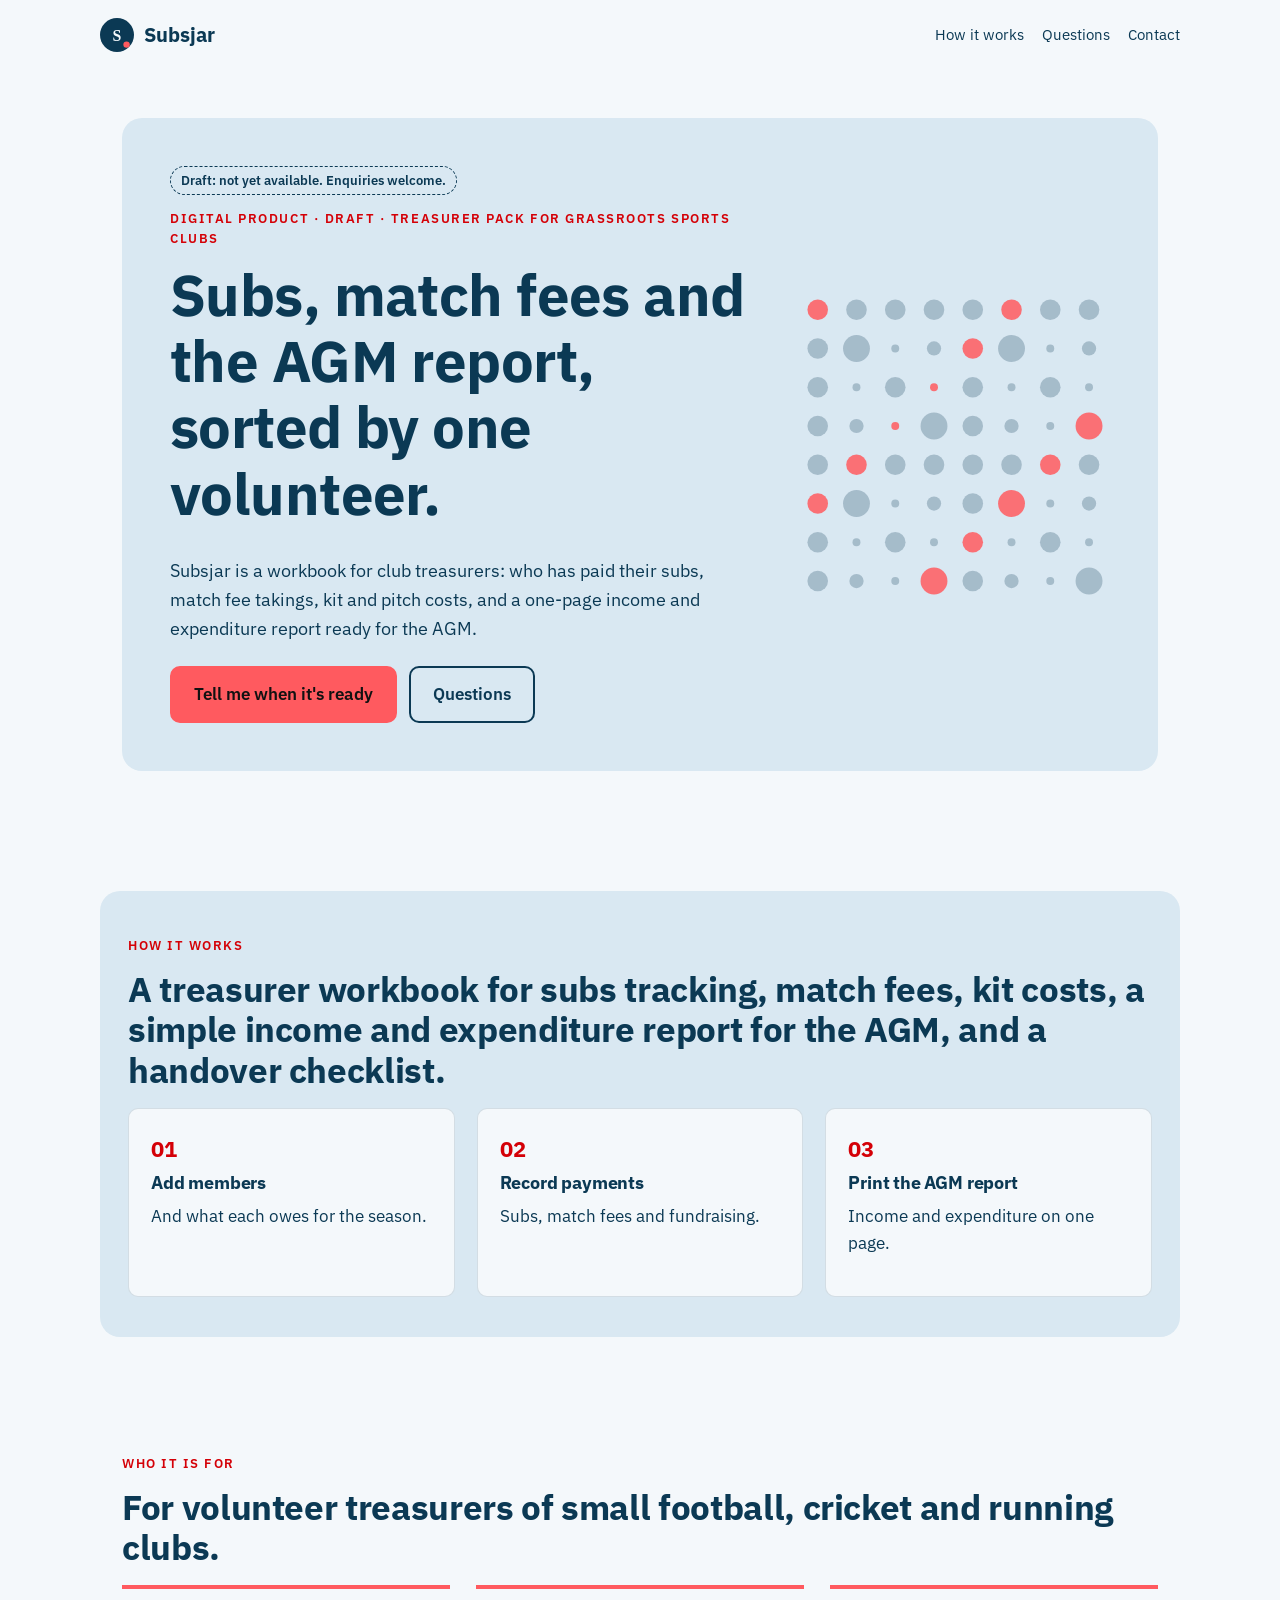
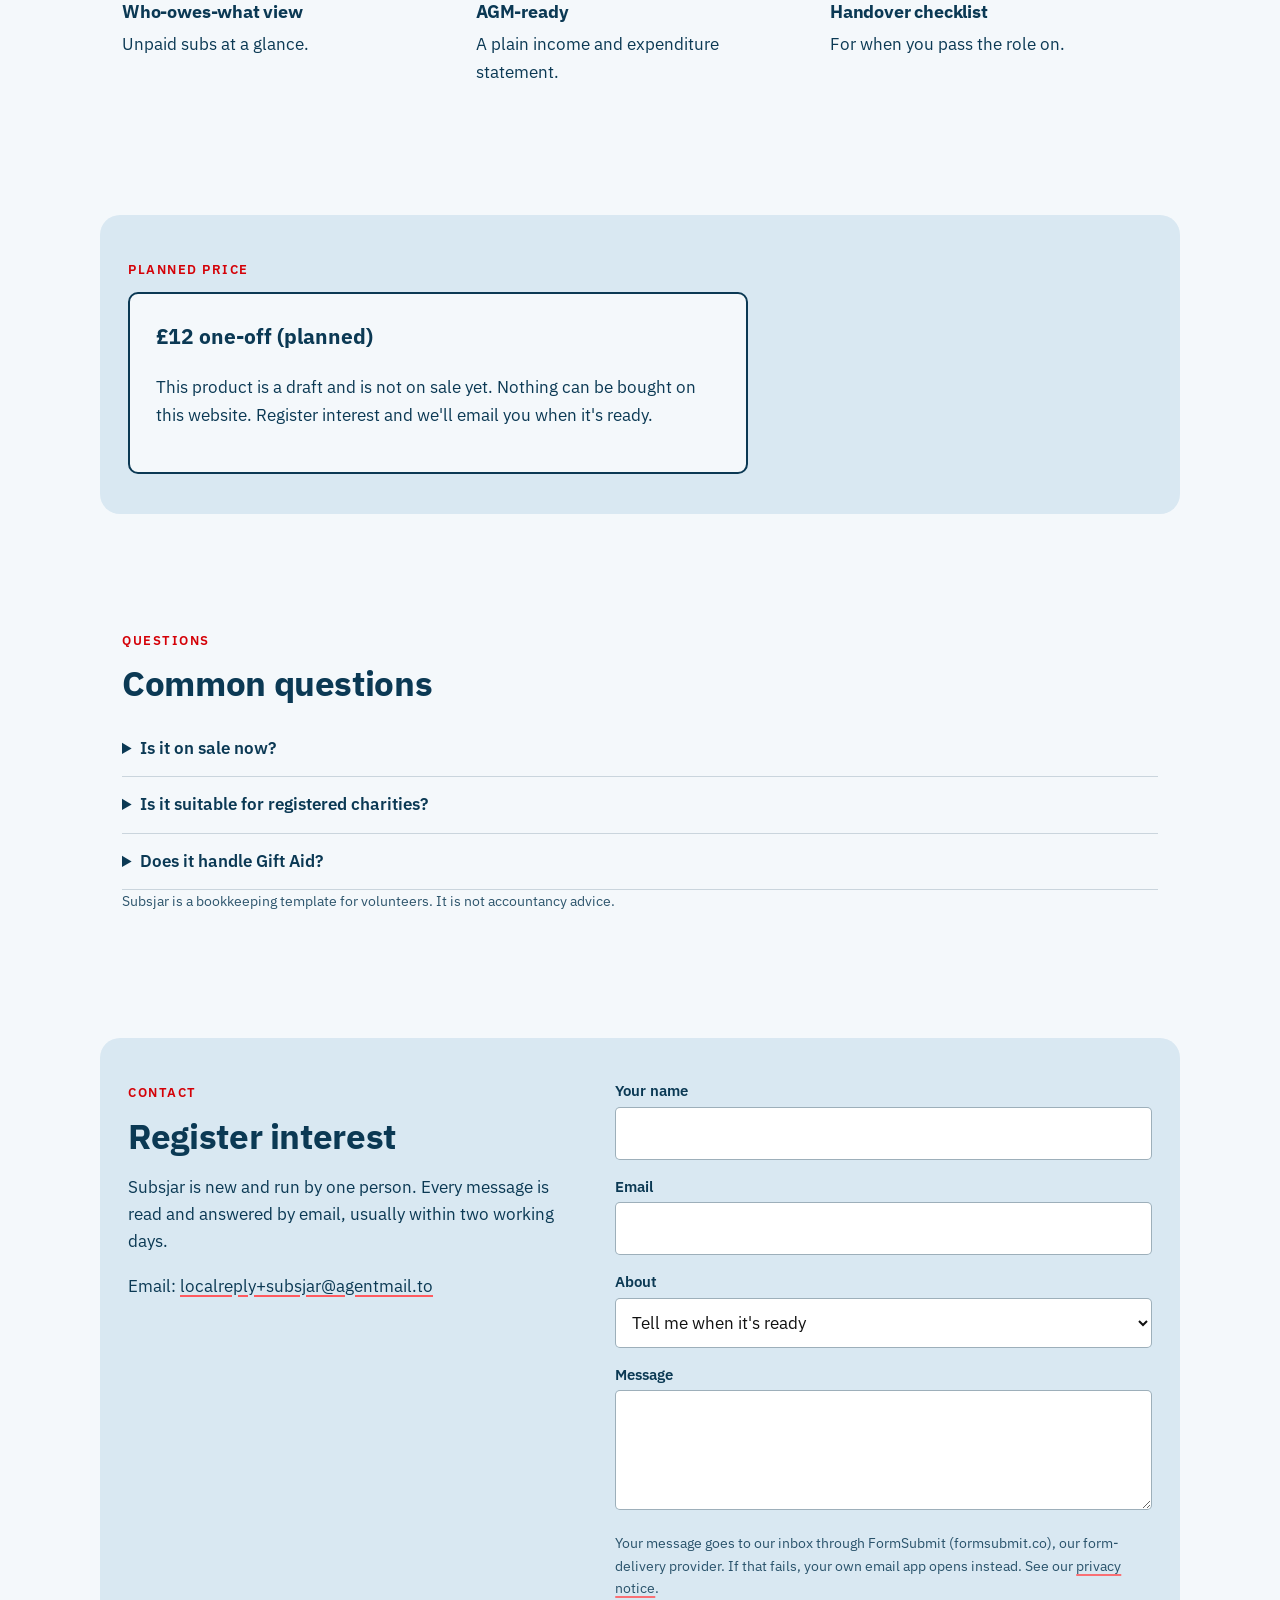
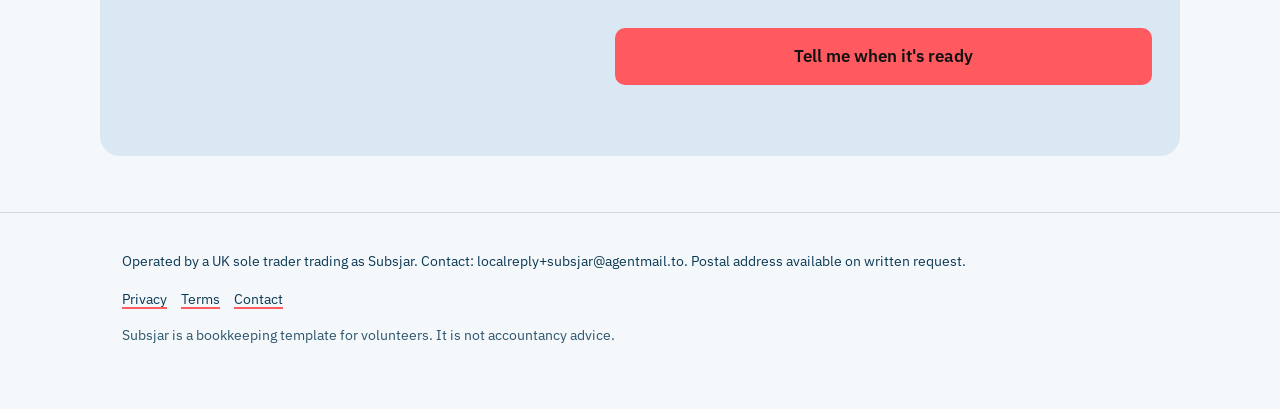
==== index.html @ 1ef7eec4 "Publish site 2026-10-19 20:28 BST" ====
<!doctype html>
<html lang="en-GB">
<head>
<meta charset="utf-8">
<meta name="viewport" content="width=device-width, initial-scale=1">
<meta http-equiv="Content-Security-Policy" content="default-src 'self'; img-src 'self' data: https://localreplyloop.goatcounter.com; style-src 'self'; script-src 'self'; font-src 'self'; connect-src 'self' https://formsubmit.co; form-action 'self'; base-uri 'self'; object-src 'none'">
<meta name="referrer" content="strict-origin-when-cross-origin">
<title>Subsjar: Subs, match fees and the AGM report, sorted by one volunteer</title>
<meta name="description" content="A treasurer workbook for subs tracking, match fees, kit costs, a simple income and expenditure report for the AGM, and a handover checklist.">
<meta name="theme-color" content="#0B3954">
<meta property="og:type" content="website"><meta property="og:title" content="Subsjar: Subs, match fees and the AGM report, sorted by one volunteer"><meta property="og:description" content="A treasurer workbook for subs tracking, match fees, kit costs, a simple income and expenditure report for the AGM, and a handover checklist.">
<meta property="og:image" content="https://evanturner557-del.github.io/subsjar/assets/og.png"><meta property="og:image:width" content="1200"><meta property="og:image:height" content="630">
<meta property="og:image:alt" content="Subsjar: Subs, match fees and the AGM report, sorted by one volunteer."><meta property="og:site_name" content="Subsjar"><meta property="og:locale" content="en_GB">
<meta property="og:url" content="https://evanturner557-del.github.io/subsjar/"><meta name="twitter:card" content="summary_large_image">
<link rel="canonical" href="https://evanturner557-del.github.io/subsjar/">
<link rel="icon" href="assets/favicon.svg" type="image/svg+xml">
<link rel="stylesheet" href="assets/site.css">
<script src="assets/config.js"></script>
<script src="assets/analytics.js" defer></script>
<script src="_shared/kit.js" defer></script>
</head>
<body>
<a class="skip" href="#main">Skip to content</a>
<header><div class="wrap top"><a class="brand" href="./"><svg viewBox="0 0 64 64" aria-hidden="true" width="34" height="34"><circle cx="32" cy="32" r="32" fill="#0B3954"/><text x="32" y="43" text-anchor="middle" font-family="Georgia, serif" font-weight="700" font-size="30" fill="#F4F8FB">S</text><circle cx="50" cy="50" r="6" fill="#FF5A5F"/></svg>Subsjar</a><nav aria-label="Primary"><a href="#how">How it works</a><a href="#faq">Questions</a><a href="#contact">Contact</a></nav></div></header><section class="hero"><div class="wrap"><div class="inner"><div><span class="draft">Draft: not yet available. Enquiries welcome.</span><br><span class="eyebrow">Digital product · draft · Treasurer pack for grassroots sports clubs</span><h1>Subs, match fees and the AGM report, sorted by one volunteer.</h1><p class="lede">Subsjar is a workbook for club treasurers: who has paid their subs, match fee takings, kit and pitch costs, and a one-page income and expenditure report ready for the AGM.</p><div class="ctas"><a class="btn" href="#contact" data-cta="hero">Tell me when it&#x27;s ready</a><a class="btn ghost" href="#faq" data-cta="hero-secondary">Questions</a></div></div><div class="art"><svg viewBox="0 0 400 400" role="img" aria-label="Decorative pattern" class="motif" preserveAspectRatio="xMidYMid slice"><circle cx="30" cy="30" r="13" fill="#FF5A5F" fill-opacity="0.85"/><circle cx="30" cy="79" r="13" fill="#0B3954" fill-opacity="0.25"/><circle cx="30" cy="128" r="13" fill="#0B3954" fill-opacity="0.25"/><circle cx="30" cy="177" r="13" fill="#0B3954" fill-opacity="0.25"/><circle cx="30" cy="226" r="13" fill="#0B3954" fill-opacity="0.25"/><circle cx="30" cy="275" r="13" fill="#FF5A5F" fill-opacity="0.85"/><circle cx="30" cy="324" r="13" fill="#0B3954" fill-opacity="0.25"/><circle cx="30" cy="373" r="13" fill="#0B3954" fill-opacity="0.25"/><circle cx="79" cy="30" r="13" fill="#0B3954" fill-opacity="0.25"/><circle cx="79" cy="79" r="17" fill="#0B3954" fill-opacity="0.25"/><circle cx="79" cy="128" r="5" fill="#0B3954" fill-opacity="0.25"/><circle cx="79" cy="177" r="9" fill="#0B3954" fill-opacity="0.25"/><circle cx="79" cy="226" r="13" fill="#FF5A5F" fill-opacity="0.85"/><circle cx="79" cy="275" r="17" fill="#0B3954" fill-opacity="0.25"/><circle cx="79" cy="324" r="5" fill="#0B3954" fill-opacity="0.25"/><circle cx="79" cy="373" r="9" fill="#0B3954" fill-opacity="0.25"/><circle cx="128" cy="30" r="13" fill="#0B3954" fill-opacity="0.25"/><circle cx="128" cy="79" r="5" fill="#0B3954" fill-opacity="0.25"/><circle cx="128" cy="128" r="13" fill="#0B3954" fill-opacity="0.25"/><circle cx="128" cy="177" r="5" fill="#FF5A5F" fill-opacity="0.85"/><circle cx="128" cy="226" r="13" fill="#0B3954" fill-opacity="0.25"/><circle cx="128" cy="275" r="5" fill="#0B3954" fill-opacity="0.25"/><circle cx="128" cy="324" r="13" fill="#0B3954" fill-opacity="0.25"/><circle cx="128" cy="373" r="5" fill="#0B3954" fill-opacity="0.25"/><circle cx="177" cy="30" r="13" fill="#0B3954" fill-opacity="0.25"/><circle cx="177" cy="79" r="9" fill="#0B3954" fill-opacity="0.25"/><circle cx="177" cy="128" r="5" fill="#FF5A5F" fill-opacity="0.85"/><circle cx="177" cy="177" r="17" fill="#0B3954" fill-opacity="0.25"/><circle cx="177" cy="226" r="13" fill="#0B3954" fill-opacity="0.25"/><circle cx="177" cy="275" r="9" fill="#0B3954" fill-opacity="0.25"/><circle cx="177" cy="324" r="5" fill="#0B3954" fill-opacity="0.25"/><circle cx="177" cy="373" r="17" fill="#FF5A5F" fill-opacity="0.85"/><circle cx="226" cy="30" r="13" fill="#0B3954" fill-opacity="0.25"/><circle cx="226" cy="79" r="13" fill="#FF5A5F" fill-opacity="0.85"/><circle cx="226" cy="128" r="13" fill="#0B3954" fill-opacity="0.25"/><circle cx="226" cy="177" r="13" fill="#0B3954" fill-opacity="0.25"/><circle cx="226" cy="226" r="13" fill="#0B3954" fill-opacity="0.25"/><circle cx="226" cy="275" r="13" fill="#0B3954" fill-opacity="0.25"/><circle cx="226" cy="324" r="13" fill="#FF5A5F" fill-opacity="0.85"/><circle cx="226" cy="373" r="13" fill="#0B3954" fill-opacity="0.25"/><circle cx="275" cy="30" r="13" fill="#FF5A5F" fill-opacity="0.85"/><circle cx="275" cy="79" r="17" fill="#0B3954" fill-opacity="0.25"/><circle cx="275" cy="128" r="5" fill="#0B3954" fill-opacity="0.25"/><circle cx="275" cy="177" r="9" fill="#0B3954" fill-opacity="0.25"/><circle cx="275" cy="226" r="13" fill="#0B3954" fill-opacity="0.25"/><circle cx="275" cy="275" r="17" fill="#FF5A5F" fill-opacity="0.85"/><circle cx="275" cy="324" r="5" fill="#0B3954" fill-opacity="0.25"/><circle cx="275" cy="373" r="9" fill="#0B3954" fill-opacity="0.25"/><circle cx="324" cy="30" r="13" fill="#0B3954" fill-opacity="0.25"/><circle cx="324" cy="79" r="5" fill="#0B3954" fill-opacity="0.25"/><circle cx="324" cy="128" r="13" fill="#0B3954" fill-opacity="0.25"/><circle cx="324" cy="177" r="5" fill="#0B3954" fill-opacity="0.25"/><circle cx="324" cy="226" r="13" fill="#FF5A5F" fill-opacity="0.85"/><circle cx="324" cy="275" r="5" fill="#0B3954" fill-opacity="0.25"/><circle cx="324" cy="324" r="13" fill="#0B3954" fill-opacity="0.25"/><circle cx="324" cy="373" r="5" fill="#0B3954" fill-opacity="0.25"/><circle cx="373" cy="30" r="13" fill="#0B3954" fill-opacity="0.25"/><circle cx="373" cy="79" r="9" fill="#0B3954" fill-opacity="0.25"/><circle cx="373" cy="128" r="5" fill="#0B3954" fill-opacity="0.25"/><circle cx="373" cy="177" r="17" fill="#FF5A5F" fill-opacity="0.85"/><circle cx="373" cy="226" r="13" fill="#0B3954" fill-opacity="0.25"/><circle cx="373" cy="275" r="9" fill="#0B3954" fill-opacity="0.25"/><circle cx="373" cy="324" r="5" fill="#0B3954" fill-opacity="0.25"/><circle cx="373" cy="373" r="17" fill="#0B3954" fill-opacity="0.25"/></svg></div></div></div></section>
<main id="main">
<section class="tint" id="how"><div class="wrap"><span class="eyebrow">How it works</span><h2>A treasurer workbook for subs tracking, match fees, kit costs, a simple income and expenditure report for the AGM, and a handover checklist.</h2><div class="steps"><div class="step"><h3>Add members</h3><p>And what each owes for the season.</p></div><div class="step"><h3>Record payments</h3><p>Subs, match fees and fundraising.</p></div><div class="step"><h3>Print the AGM report</h3><p>Income and expenditure on one page.</p></div></div></div></section>
<section><div class="wrap"><span class="eyebrow">Who it is for</span><h2>For volunteer treasurers of small football, cricket and running clubs.</h2><div class="points"><div class="point"><h3>Who-owes-what view</h3><p>Unpaid subs at a glance.</p></div><div class="point"><h3>AGM-ready</h3><p>A plain income and expenditure statement.</p></div><div class="point"><h3>Handover checklist</h3><p>For when you pass the role on.</p></div></div></div></section>
<section class="tint" id="price"><div class="wrap"><span class="eyebrow">Planned price</span><div class="pricebox"><p class="price">£12 one-off (planned)</p><p>This product is a draft and is not on sale yet. Nothing can be bought on this website. Register interest and we&#x27;ll email you when it&#x27;s ready.</p></div></div></section>
<section id="faq"><div class="wrap"><span class="eyebrow">Questions</span><h2>Common questions</h2><details><summary>Is it on sale now?</summary><p>Not yet. Subsjar is a draft product. Ask to hear when it&#x27;s ready.</p></details><details><summary>Is it suitable for registered charities?</summary><p>Charities have extra reporting rules. Check the Charity Commission&#x27;s guidance.</p></details><details><summary>Does it handle Gift Aid?</summary><p>No.</p></details><p class="fine" style="margin-top:18px">Subsjar is a bookkeeping template for volunteers. It is not accountancy advice.</p></div></section>
<section class="tint" id="contact"><div class="wrap contact-grid"><div><span class="eyebrow">Contact</span><h2>Register interest</h2><p>Subsjar is new and run by one person. Every message is read and answered by email, usually within two working days.</p><p>Email: <a href="mailto:localreply+subsjar@agentmail.to">localreply+subsjar@agentmail.to</a></p></div><form class="form" data-contact data-formsubmit="localreply+subsjar@agentmail.to" data-email="localreply+subsjar@agentmail.to" data-subject="Subsjar enquiry" novalidate>
<div><label for="f-name">Your name</label><input id="f-name" name="name" autocomplete="name" required></div>
<div><label for="f-email">Email</label><input id="f-email" name="email" type="email" autocomplete="email" required></div>
<div><label for="f-plan">About</label><select id="f-plan" name="plan"><option value="Tell me when it&#x27;s ready">Tell me when it&#x27;s ready</option><option value="I have a question">I have a question</option></select></div>
<div><label for="f-message">Message</label><textarea id="f-message" name="message"></textarea></div>
<p class="hint">Your message goes to our inbox through FormSubmit (formsubmit.co), our form-delivery provider. If that fails, your own email app opens instead. See our <a href="privacy.html">privacy notice</a>.</p>
<button class="btn" type="submit">Tell me when it&#x27;s ready</button>
<p class="form-status" role="status" aria-live="polite"></p>
</form></div></section>
</main><footer><div class="wrap"><p>Operated by a UK sole trader trading as Subsjar. Contact: localreply+subsjar@agentmail.to. Postal address available on written request.</p>
<p><a href="privacy.html">Privacy</a><a href="terms.html">Terms</a><a href="./#contact">Contact</a></p>
<p class="fine">Subsjar is a bookkeeping template for volunteers. It is not accountancy advice.</p></div></footer>
</body></html>
---- assets/site.css ----
@font-face{font-family:'IBM Plex Sans';font-weight:700;font-style:normal;font-display:swap;src:url(fonts/ibm-plex-sans-latin-700-normal.woff2) format('woff2')}
@font-face{font-family:'IBM Plex Sans';font-weight:400;font-style:normal;font-display:swap;src:url(fonts/ibm-plex-sans-latin-400-normal.woff2) format('woff2')}
@font-face{font-family:'IBM Plex Sans';font-weight:600;font-style:normal;font-display:swap;src:url(fonts/ibm-plex-sans-latin-600-normal.woff2) format('woff2')}
:root{--ink:#0B3954;--paper:#F4F8FB;--acc:#FF5A5F;--acc-text:#D40007;--on-acc:#111111;--soft:#D9E8F2;--on-ink:#F4F8FB;--r:10px;--br:10px;--head:'IBM Plex Sans', system-ui, sans-serif;--body:'IBM Plex Sans', system-ui, sans-serif}
*,*::before,*::after{box-sizing:border-box}html{scroll-behavior:smooth}@media (prefers-reduced-motion:reduce){html{scroll-behavior:auto}*{transition:none!important}}
body{margin:0;font-family:var(--body);color:var(--ink);background:var(--paper);line-height:1.6;font-size:17px;-webkit-font-smoothing:antialiased}
h1,h2,h3{font-family:var(--head);line-height:1.15;margin:0 0 .5em;letter-spacing:-.01em}h1{font-size:clamp(2.1rem,5vw,3.6rem)}h2{font-size:clamp(1.5rem,3vw,2.2rem)}h3{font-size:1.15rem}
p{margin:0 0 1em}a{color:var(--ink);text-decoration-color:var(--acc);text-underline-offset:3px;text-decoration-thickness:2px}
.wrap{max-width:1080px;margin:0 auto;padding:0 22px}.skip{position:absolute;left:-999px}.skip:focus{left:12px;top:12px;background:var(--ink);color:var(--on-ink);padding:8px 12px;z-index:9}
:focus-visible{outline:3px solid var(--acc);outline-offset:2px}
.top{display:flex;align-items:center;justify-content:space-between;padding:18px 0;gap:16px}.brand{display:flex;align-items:center;gap:10px;font-family:var(--head);font-weight:700;font-size:1.25rem;text-decoration:none}
.top nav a{margin-left:18px;font-size:.95rem;text-decoration:none}.top nav a:hover{text-decoration:underline}
.btn{display:inline-block;background:var(--acc);color:var(--on-acc);padding:13px 22px;border-radius:var(--br);font-weight:600;text-decoration:none;border:2px solid var(--acc);cursor:pointer;font:inherit;font-weight:600}
.btn:hover{filter:brightness(.94)}.btn.ghost{background:transparent;color:var(--ink);border-color:var(--ink)}
.eyebrow{display:inline-block;font-size:.8rem;letter-spacing:.12em;text-transform:uppercase;font-weight:600;color:var(--acc-text);margin-bottom:12px}
.hero{padding:48px 0 64px}.hero .lede{font-size:1.15rem;max-width:40em}.ctas{display:flex;gap:12px;flex-wrap:wrap;margin-top:22px}
.motif{width:100%;height:auto;max-width:420px;display:block}
.draft{display:inline-block;background:var(--soft);border:1px dashed var(--ink);padding:3px 10px;border-radius:999px;font-size:.82rem;font-weight:600;margin-bottom:14px}
section{padding:56px 0}.tint{background:var(--soft)}
.steps{display:grid;grid-template-columns:repeat(auto-fit,minmax(220px,1fr));gap:22px;counter-reset:s}
.step{padding:22px;border-radius:var(--r);background:var(--paper);border:1px solid color-mix(in srgb,var(--ink) 14%,transparent)}
.step::before{counter-increment:s;content:"0" counter(s);font-family:var(--head);font-weight:700;color:var(--acc-text);display:block;font-size:1.4rem;margin-bottom:6px}
.points{display:grid;grid-template-columns:repeat(auto-fit,minmax(240px,1fr));gap:26px}.point h3{border-top:4px solid var(--acc);padding-top:12px}
.price{font-family:var(--head);font-size:1.3rem;font-weight:700}.pricebox{border:2px solid var(--ink);border-radius:var(--r);padding:26px;max-width:620px;background:var(--paper)}
details{border-bottom:1px solid color-mix(in srgb,var(--ink) 18%,transparent);padding:14px 0}summary{cursor:pointer;font-weight:600}details p{margin-top:10px}
.form{display:grid;gap:14px;max-width:620px}.form label{font-weight:600;font-size:.95rem;display:block;margin-bottom:4px}
.form input,.form textarea,.form select{width:100%;padding:12px;border:1.5px solid color-mix(in srgb,var(--ink) 40%,transparent);border-radius:calc(var(--r)/2);font:inherit;background:#fff;color:#111}
.form textarea{min-height:120px}.hint,.fine{font-size:.88rem;opacity:.85}.form-status{font-weight:600}
.contact-grid{display:grid;grid-template-columns:1fr 1.2fr;gap:40px}@media(max-width:800px){.contact-grid{grid-template-columns:1fr}.top nav{display:none}}
footer{padding:36px 0 48px;font-size:.9rem;border-top:1px solid color-mix(in srgb,var(--ink) 15%,transparent)}footer a{margin-right:14px}
.tool{background:var(--paper);border:2px solid var(--ink);border-radius:var(--r);padding:26px;max-width:640px}.tool .row{display:grid;grid-template-columns:1fr 140px;gap:12px;align-items:center;margin-bottom:10px}
.tool input[type=number]{padding:10px;border:1.5px solid var(--ink);border-radius:8px;font:inherit;width:100%}.result{margin-top:16px;padding:16px;background:var(--soft);border-radius:calc(var(--r)/2);min-height:3em}
.check h3{margin-top:18px}.check label{display:flex;gap:10px;align-items:flex-start;padding:6px 0}.check input{width:20px;height:20px;accent-color:var(--acc)}
.legal{max-width:760px}.legal h2{font-size:1.3rem;margin-top:1.6em}
.hero .wrap>.inner{background:var(--soft);border-radius:calc(var(--r)*2);padding:48px;display:grid;grid-template-columns:1.3fr .7fr;gap:36px;align-items:center}@media(max-width:800px){.hero .wrap>.inner{grid-template-columns:1fr;padding:28px}}.tint{background:transparent}.tint .wrap{background:var(--soft);border-radius:calc(var(--r)*2);padding:40px 28px}
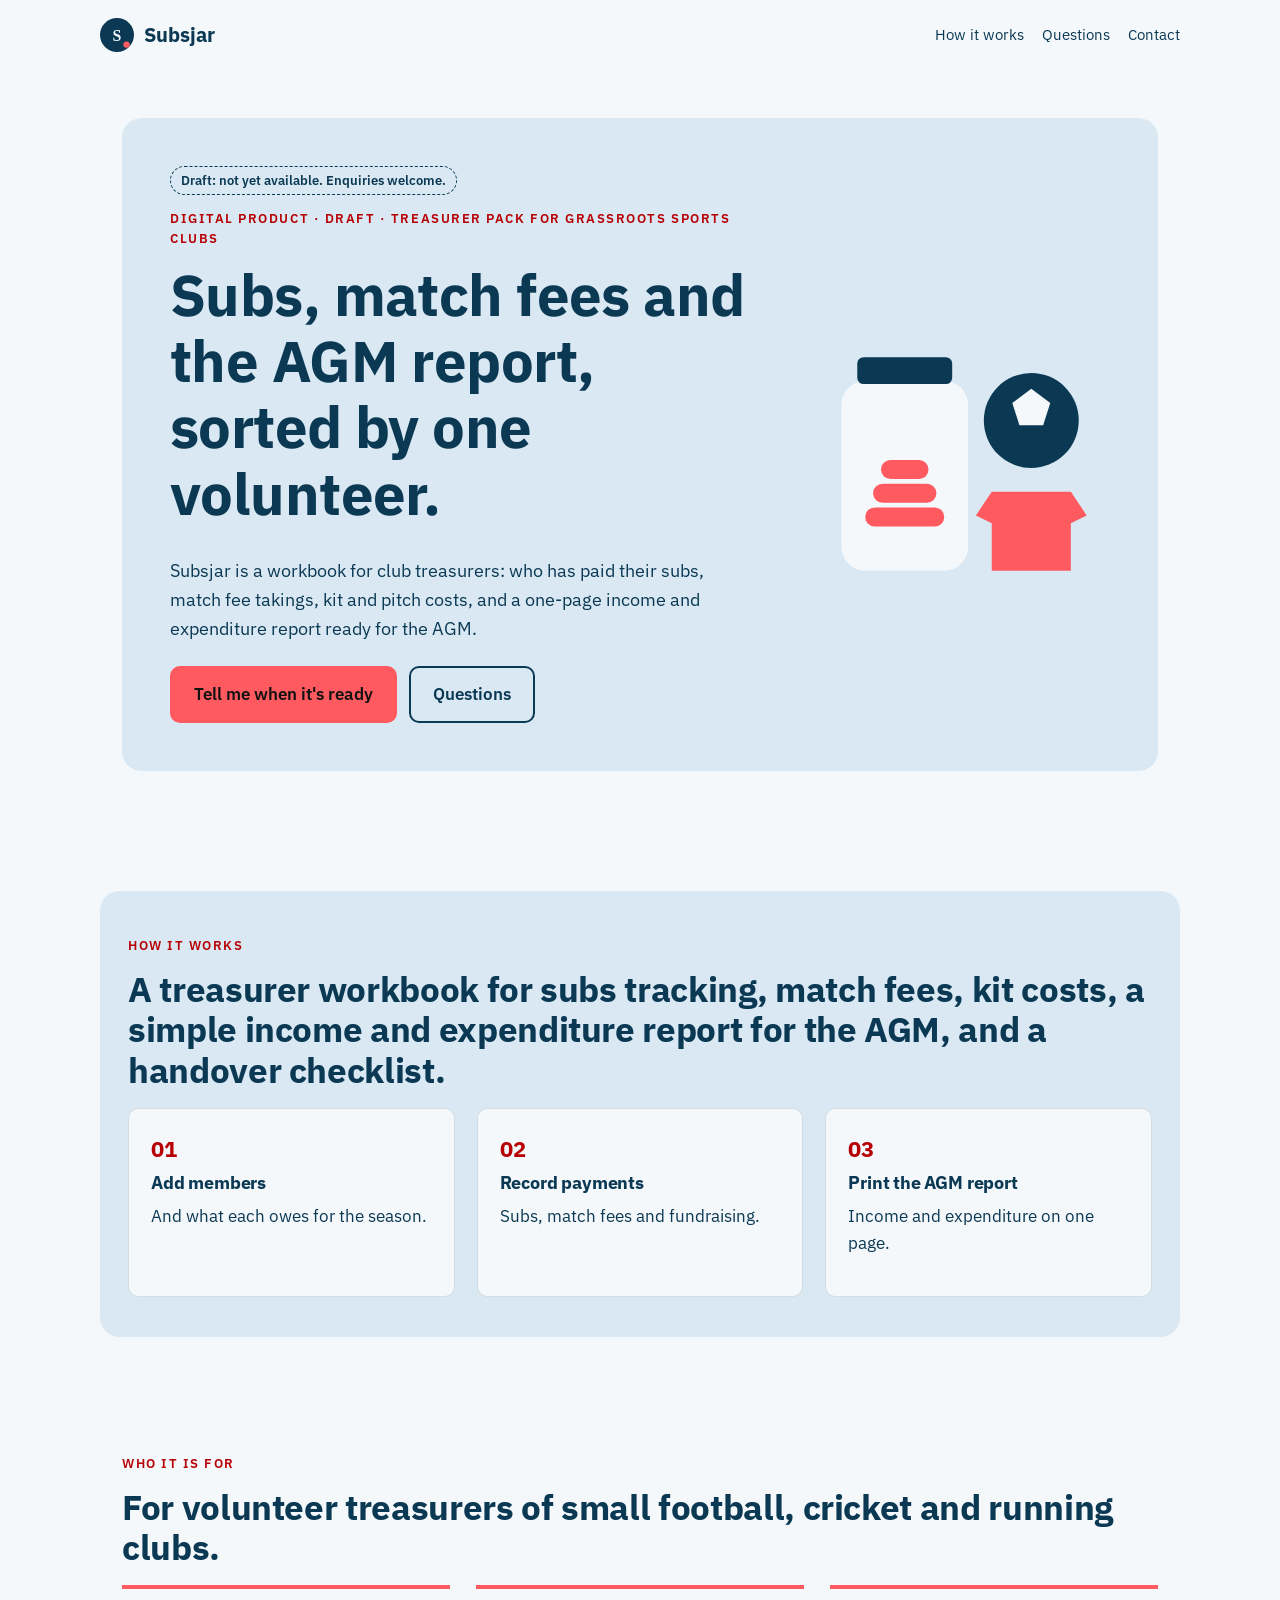
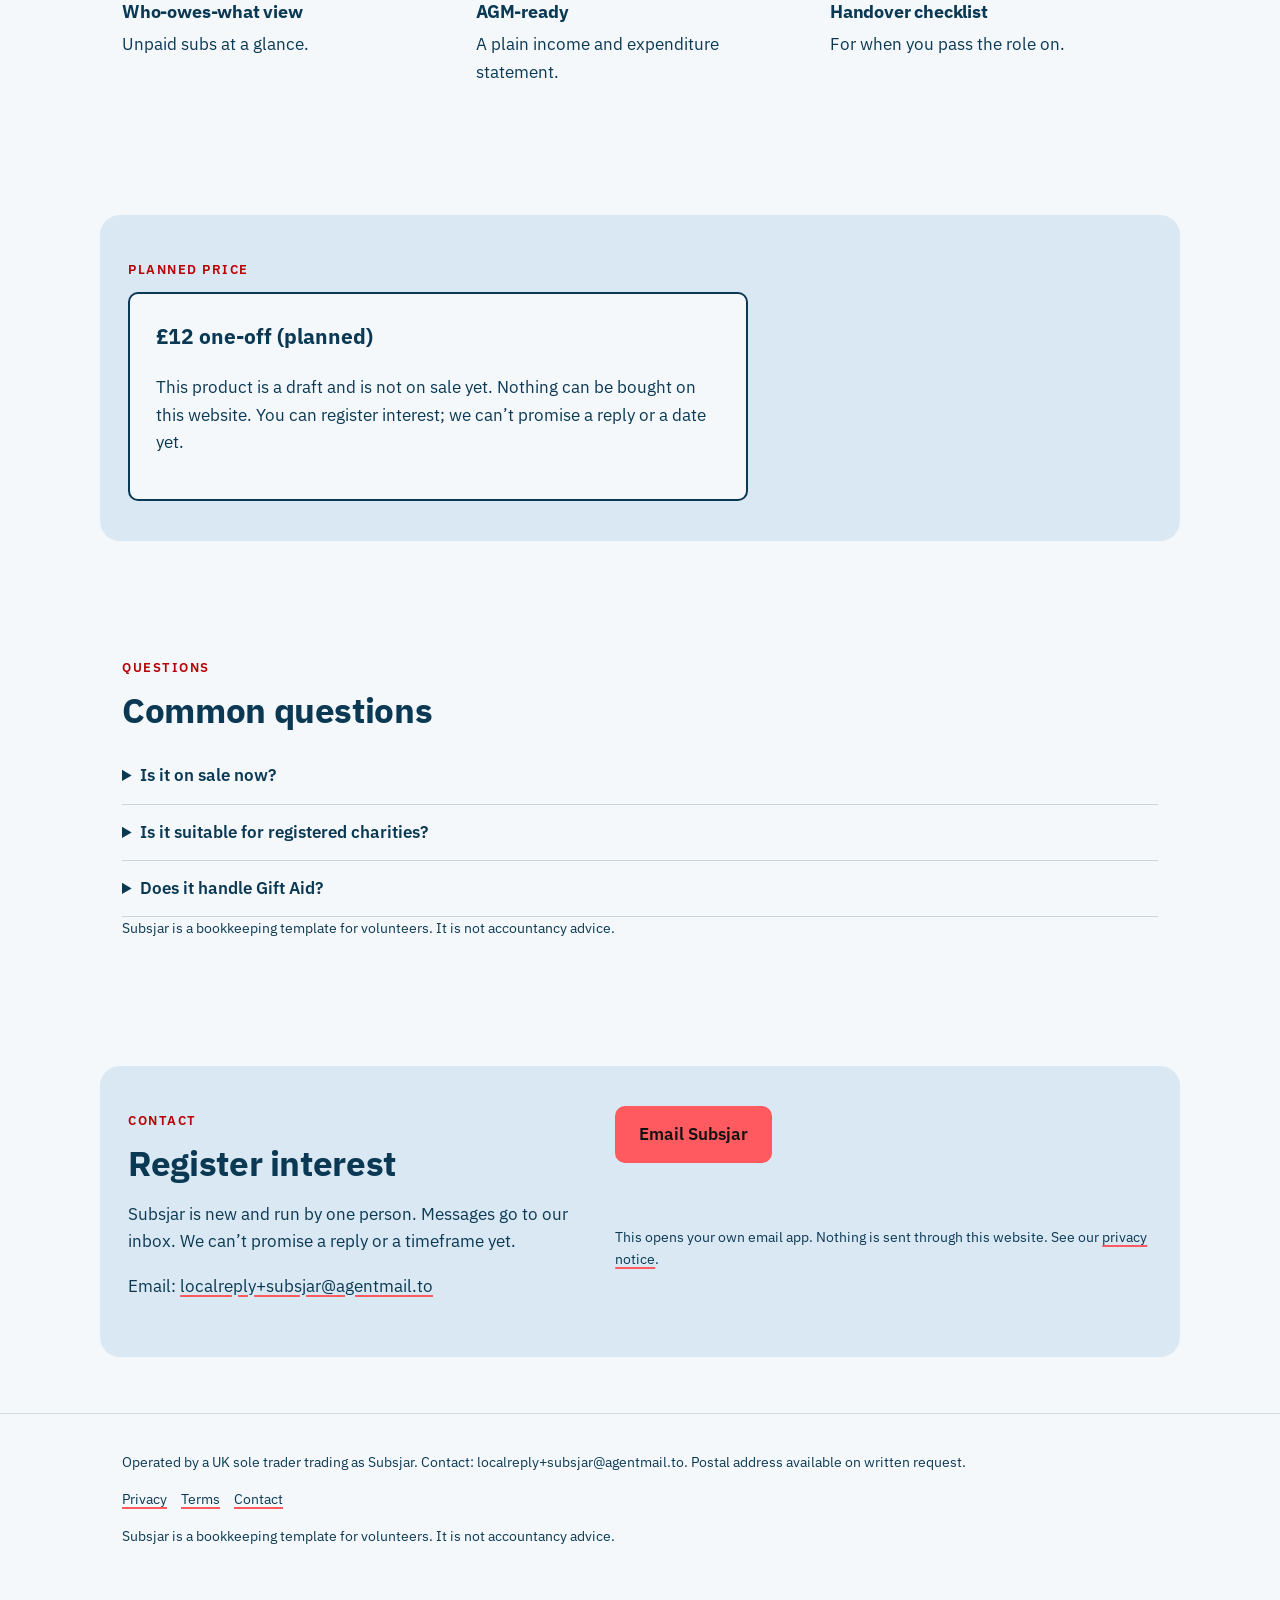
==== commit fa59ae7f: "Publish site 2026-10-21 08:30 BST" ====
--- a/index.html
+++ b/index.html
@@ -3,7 +3,7 @@
 <head>
 <meta charset="utf-8">
 <meta name="viewport" content="width=device-width, initial-scale=1">
-<meta http-equiv="Content-Security-Policy" content="default-src 'self'; img-src 'self' data: https://localreplyloop.goatcounter.com; style-src 'self'; script-src 'self'; font-src 'self'; connect-src 'self' https://formsubmit.co; form-action 'self'; base-uri 'self'; object-src 'none'">
+<meta http-equiv="Content-Security-Policy" content="default-src 'self'; img-src 'self' data: https://localreplyloop.goatcounter.com; style-src 'self'; script-src 'self'; font-src 'self'; connect-src 'self'; form-action 'self'; base-uri 'self'; object-src 'none'">
 <meta name="referrer" content="strict-origin-when-cross-origin">
 <title>Subsjar: Subs, match fees and the AGM report, sorted by one volunteer</title>
 <meta name="description" content="A treasurer workbook for subs tracking, match fees, kit costs, a simple income and expenditure report for the AGM, and a handover checklist.">
@@ -21,21 +21,14 @@
 </head>
 <body>
 <a class="skip" href="#main">Skip to content</a>
-<header><div class="wrap top"><a class="brand" href="./"><svg viewBox="0 0 64 64" aria-hidden="true" width="34" height="34"><circle cx="32" cy="32" r="32" fill="#0B3954"/><text x="32" y="43" text-anchor="middle" font-family="Georgia, serif" font-weight="700" font-size="30" fill="#F4F8FB">S</text><circle cx="50" cy="50" r="6" fill="#FF5A5F"/></svg>Subsjar</a><nav aria-label="Primary"><a href="#how">How it works</a><a href="#faq">Questions</a><a href="#contact">Contact</a></nav></div></header><section class="hero"><div class="wrap"><div class="inner"><div><span class="draft">Draft: not yet available. Enquiries welcome.</span><br><span class="eyebrow">Digital product · draft · Treasurer pack for grassroots sports clubs</span><h1>Subs, match fees and the AGM report, sorted by one volunteer.</h1><p class="lede">Subsjar is a workbook for club treasurers: who has paid their subs, match fee takings, kit and pitch costs, and a one-page income and expenditure report ready for the AGM.</p><div class="ctas"><a class="btn" href="#contact" data-cta="hero">Tell me when it&#x27;s ready</a><a class="btn ghost" href="#faq" data-cta="hero-secondary">Questions</a></div></div><div class="art"><svg viewBox="0 0 400 400" role="img" aria-label="Decorative pattern" class="motif" preserveAspectRatio="xMidYMid slice"><circle cx="30" cy="30" r="13" fill="#FF5A5F" fill-opacity="0.85"/><circle cx="30" cy="79" r="13" fill="#0B3954" fill-opacity="0.25"/><circle cx="30" cy="128" r="13" fill="#0B3954" fill-opacity="0.25"/><circle cx="30" cy="177" r="13" fill="#0B3954" fill-opacity="0.25"/><circle cx="30" cy="226" r="13" fill="#0B3954" fill-opacity="0.25"/><circle cx="30" cy="275" r="13" fill="#FF5A5F" fill-opacity="0.85"/><circle cx="30" cy="324" r="13" fill="#0B3954" fill-opacity="0.25"/><circle cx="30" cy="373" r="13" fill="#0B3954" fill-opacity="0.25"/><circle cx="79" cy="30" r="13" fill="#0B3954" fill-opacity="0.25"/><circle cx="79" cy="79" r="17" fill="#0B3954" fill-opacity="0.25"/><circle cx="79" cy="128" r="5" fill="#0B3954" fill-opacity="0.25"/><circle cx="79" cy="177" r="9" fill="#0B3954" fill-opacity="0.25"/><circle cx="79" cy="226" r="13" fill="#FF5A5F" fill-opacity="0.85"/><circle cx="79" cy="275" r="17" fill="#0B3954" fill-opacity="0.25"/><circle cx="79" cy="324" r="5" fill="#0B3954" fill-opacity="0.25"/><circle cx="79" cy="373" r="9" fill="#0B3954" fill-opacity="0.25"/><circle cx="128" cy="30" r="13" fill="#0B3954" fill-opacity="0.25"/><circle cx="128" cy="79" r="5" fill="#0B3954" fill-opacity="0.25"/><circle cx="128" cy="128" r="13" fill="#0B3954" fill-opacity="0.25"/><circle cx="128" cy="177" r="5" fill="#FF5A5F" fill-opacity="0.85"/><circle cx="128" cy="226" r="13" fill="#0B3954" fill-opacity="0.25"/><circle cx="128" cy="275" r="5" fill="#0B3954" fill-opacity="0.25"/><circle cx="128" cy="324" r="13" fill="#0B3954" fill-opacity="0.25"/><circle cx="128" cy="373" r="5" fill="#0B3954" fill-opacity="0.25"/><circle cx="177" cy="30" r="13" fill="#0B3954" fill-opacity="0.25"/><circle cx="177" cy="79" r="9" fill="#0B3954" fill-opacity="0.25"/><circle cx="177" cy="128" r="5" fill="#FF5A5F" fill-opacity="0.85"/><circle cx="177" cy="177" r="17" fill="#0B3954" fill-opacity="0.25"/><circle cx="177" cy="226" r="13" fill="#0B3954" fill-opacity="0.25"/><circle cx="177" cy="275" r="9" fill="#0B3954" fill-opacity="0.25"/><circle cx="177" cy="324" r="5" fill="#0B3954" fill-opacity="0.25"/><circle cx="177" cy="373" r="17" fill="#FF5A5F" fill-opacity="0.85"/><circle cx="226" cy="30" r="13" fill="#0B3954" fill-opacity="0.25"/><circle cx="226" cy="79" r="13" fill="#FF5A5F" fill-opacity="0.85"/><circle cx="226" cy="128" r="13" fill="#0B3954" fill-opacity="0.25"/><circle cx="226" cy="177" r="13" fill="#0B3954" fill-opacity="0.25"/><circle cx="226" cy="226" r="13" fill="#0B3954" fill-opacity="0.25"/><circle cx="226" cy="275" r="13" fill="#0B3954" fill-opacity="0.25"/><circle cx="226" cy="324" r="13" fill="#FF5A5F" fill-opacity="0.85"/><circle cx="226" cy="373" r="13" fill="#0B3954" fill-opacity="0.25"/><circle cx="275" cy="30" r="13" fill="#FF5A5F" fill-opacity="0.85"/><circle cx="275" cy="79" r="17" fill="#0B3954" fill-opacity="0.25"/><circle cx="275" cy="128" r="5" fill="#0B3954" fill-opacity="0.25"/><circle cx="275" cy="177" r="9" fill="#0B3954" fill-opacity="0.25"/><circle cx="275" cy="226" r="13" fill="#0B3954" fill-opacity="0.25"/><circle cx="275" cy="275" r="17" fill="#FF5A5F" fill-opacity="0.85"/><circle cx="275" cy="324" r="5" fill="#0B3954" fill-opacity="0.25"/><circle cx="275" cy="373" r="9" fill="#0B3954" fill-opacity="0.25"/><circle cx="324" cy="30" r="13" fill="#0B3954" fill-opacity="0.25"/><circle cx="324" cy="79" r="5" fill="#0B3954" fill-opacity="0.25"/><circle cx="324" cy="128" r="13" fill="#0B3954" fill-opacity="0.25"/><circle cx="324" cy="177" r="5" fill="#0B3954" fill-opacity="0.25"/><circle cx="324" cy="226" r="13" fill="#FF5A5F" fill-opacity="0.85"/><circle cx="324" cy="275" r="5" fill="#0B3954" fill-opacity="0.25"/><circle cx="324" cy="324" r="13" fill="#0B3954" fill-opacity="0.25"/><circle cx="324" cy="373" r="5" fill="#0B3954" fill-opacity="0.25"/><circle cx="373" cy="30" r="13" fill="#0B3954" fill-opacity="0.25"/><circle cx="373" cy="79" r="9" fill="#0B3954" fill-opacity="0.25"/><circle cx="373" cy="128" r="5" fill="#0B3954" fill-opacity="0.25"/><circle cx="373" cy="177" r="17" fill="#FF5A5F" fill-opacity="0.85"/><circle cx="373" cy="226" r="13" fill="#0B3954" fill-opacity="0.25"/><circle cx="373" cy="275" r="9" fill="#0B3954" fill-opacity="0.25"/><circle cx="373" cy="324" r="5" fill="#0B3954" fill-opacity="0.25"/><circle cx="373" cy="373" r="17" fill="#0B3954" fill-opacity="0.25"/></svg></div></div></div></section>
+<header><div class="wrap top"><a class="brand" href="./"><svg viewBox="0 0 64 64" aria-hidden="true" width="34" height="34"><circle cx="32" cy="32" r="32" fill="#0B3954"/><text x="32" y="43" text-anchor="middle" font-family="Georgia, serif" font-weight="700" font-size="30" fill="#F4F8FB">S</text><circle cx="50" cy="50" r="6" fill="#FF5A5F"/></svg>Subsjar</a><nav aria-label="Primary"><a href="#how">How it works</a><a href="#faq">Questions</a><a href="#contact">Contact</a></nav></div></header>
 <main id="main">
+<section class="hero"><div class="wrap"><div class="inner"><div><span class="draft">Draft: not yet available. Enquiries welcome.</span><br><span class="eyebrow">Digital product · draft · Treasurer pack for grassroots sports clubs</span><h1>Subs, match fees and the AGM report, sorted by one volunteer.</h1><p class="lede">Subsjar is a workbook for club treasurers: who has paid their subs, match fee takings, kit and pitch costs, and a one-page income and expenditure report ready for the AGM.</p><div class="ctas"><a class="btn" href="#contact" data-cta="hero">Tell me when it&#x27;s ready</a><a class="btn ghost" href="#faq" data-cta="hero-secondary">Questions</a></div></div><div class="art"><svg viewBox="0 0 400 400" aria-hidden="true" focusable="false" class="motif"><rect x="60" y="120" width="160" height="240" rx="30" fill="#F4F8FB"/><rect x="80" y="90" width="120" height="34" rx="8" fill="#0B3954"/><rect x="90" y="280" width="100" height="24" rx="12" fill="#FF5A5F"/><rect x="100" y="250" width="80" height="24" rx="12" fill="#FF5A5F"/><rect x="110" y="220" width="60" height="24" rx="12" fill="#FF5A5F"/><circle cx="300" cy="170" r="60" fill="#0B3954"/><path d="M300 130 l24 18 -9 28 h-30 l-9 -28z" fill="#F4F8FB"/><path d="M250 260 h100 l20 30 -20 10 v60 h-100 v-60 l-20 -10z" fill="#FF5A5F"/></svg></div></div></div></section>
 <section class="tint" id="how"><div class="wrap"><span class="eyebrow">How it works</span><h2>A treasurer workbook for subs tracking, match fees, kit costs, a simple income and expenditure report for the AGM, and a handover checklist.</h2><div class="steps"><div class="step"><h3>Add members</h3><p>And what each owes for the season.</p></div><div class="step"><h3>Record payments</h3><p>Subs, match fees and fundraising.</p></div><div class="step"><h3>Print the AGM report</h3><p>Income and expenditure on one page.</p></div></div></div></section>
 <section><div class="wrap"><span class="eyebrow">Who it is for</span><h2>For volunteer treasurers of small football, cricket and running clubs.</h2><div class="points"><div class="point"><h3>Who-owes-what view</h3><p>Unpaid subs at a glance.</p></div><div class="point"><h3>AGM-ready</h3><p>A plain income and expenditure statement.</p></div><div class="point"><h3>Handover checklist</h3><p>For when you pass the role on.</p></div></div></div></section>
-<section class="tint" id="price"><div class="wrap"><span class="eyebrow">Planned price</span><div class="pricebox"><p class="price">£12 one-off (planned)</p><p>This product is a draft and is not on sale yet. Nothing can be bought on this website. Register interest and we&#x27;ll email you when it&#x27;s ready.</p></div></div></section>
+<section class="tint" id="price"><div class="wrap"><span class="eyebrow">Planned price</span><div class="pricebox"><p class="price">£12 one-off (planned)</p><p>This product is a draft and is not on sale yet. Nothing can be bought on this website. You can register interest; we can’t promise a reply or a date yet.</p></div></div></section>
 <section id="faq"><div class="wrap"><span class="eyebrow">Questions</span><h2>Common questions</h2><details><summary>Is it on sale now?</summary><p>Not yet. Subsjar is a draft product. Ask to hear when it&#x27;s ready.</p></details><details><summary>Is it suitable for registered charities?</summary><p>Charities have extra reporting rules. Check the Charity Commission&#x27;s guidance.</p></details><details><summary>Does it handle Gift Aid?</summary><p>No.</p></details><p class="fine" style="margin-top:18px">Subsjar is a bookkeeping template for volunteers. It is not accountancy advice.</p></div></section>
-<section class="tint" id="contact"><div class="wrap contact-grid"><div><span class="eyebrow">Contact</span><h2>Register interest</h2><p>Subsjar is new and run by one person. Every message is read and answered by email, usually within two working days.</p><p>Email: <a href="mailto:localreply+subsjar@agentmail.to">localreply+subsjar@agentmail.to</a></p></div><form class="form" data-contact data-formsubmit="localreply+subsjar@agentmail.to" data-email="localreply+subsjar@agentmail.to" data-subject="Subsjar enquiry" novalidate>
-<div><label for="f-name">Your name</label><input id="f-name" name="name" autocomplete="name" required></div>
-<div><label for="f-email">Email</label><input id="f-email" name="email" type="email" autocomplete="email" required></div>
-<div><label for="f-plan">About</label><select id="f-plan" name="plan"><option value="Tell me when it&#x27;s ready">Tell me when it&#x27;s ready</option><option value="I have a question">I have a question</option></select></div>
-<div><label for="f-message">Message</label><textarea id="f-message" name="message"></textarea></div>
-<p class="hint">Your message goes to our inbox through FormSubmit (formsubmit.co), our form-delivery provider. If that fails, your own email app opens instead. See our <a href="privacy.html">privacy notice</a>.</p>
-<button class="btn" type="submit">Tell me when it&#x27;s ready</button>
-<p class="form-status" role="status" aria-live="polite"></p>
-</form></div></section>
+<section class="tint" id="contact"><div class="wrap contact-grid"><div><span class="eyebrow">Contact</span><h2>Register interest</h2><p>Subsjar is new and run by one person. Messages go to our inbox. We can’t promise a reply or a timeframe yet.</p><p>Email: <a href="mailto:localreply+subsjar@agentmail.to">localreply+subsjar@agentmail.to</a></p></div><div class="form contact-mail"><p><a class="btn" href="mailto:localreply+subsjar@agentmail.to?subject=%5BSubsjar%5D%20Enquiry" data-cta="enquire">Email Subsjar</a></p><p class="hint">This opens your own email app. Nothing is sent through this website. See our <a href="privacy.html">privacy notice</a>.</p></div></div></section>
 </main><footer><div class="wrap"><p>Operated by a UK sole trader trading as Subsjar. Contact: localreply+subsjar@agentmail.to. Postal address available on written request.</p>
 <p><a href="privacy.html">Privacy</a><a href="terms.html">Terms</a><a href="./#contact">Contact</a></p>
 <p class="fine">Subsjar is a bookkeeping template for volunteers. It is not accountancy advice.</p></div></footer>
--- a/assets/site.css
+++ b/assets/site.css
@@ -1,7 +1,7 @@
 @font-face{font-family:'IBM Plex Sans';font-weight:700;font-style:normal;font-display:swap;src:url(fonts/ibm-plex-sans-latin-700-normal.woff2) format('woff2')}
 @font-face{font-family:'IBM Plex Sans';font-weight:400;font-style:normal;font-display:swap;src:url(fonts/ibm-plex-sans-latin-400-normal.woff2) format('woff2')}
 @font-face{font-family:'IBM Plex Sans';font-weight:600;font-style:normal;font-display:swap;src:url(fonts/ibm-plex-sans-latin-600-normal.woff2) format('woff2')}
-:root{--ink:#0B3954;--paper:#F4F8FB;--acc:#FF5A5F;--acc-text:#D40007;--on-acc:#111111;--soft:#D9E8F2;--on-ink:#F4F8FB;--r:10px;--br:10px;--head:'IBM Plex Sans', system-ui, sans-serif;--body:'IBM Plex Sans', system-ui, sans-serif}
+:root{--ink:#0B3954;--paper:#F4F8FB;--acc:#FF5A5F;--acc-text:#B70005;--on-acc:#111111;--acc-btn:#FF5A5F;--soft:#D9E8F2;--on-ink:#F4F8FB;--r:10px;--br:10px;--head:'IBM Plex Sans', system-ui, sans-serif;--body:'IBM Plex Sans', system-ui, sans-serif}
 *,*::before,*::after{box-sizing:border-box}html{scroll-behavior:smooth}@media (prefers-reduced-motion:reduce){html{scroll-behavior:auto}*{transition:none!important}}
 body{margin:0;font-family:var(--body);color:var(--ink);background:var(--paper);line-height:1.6;font-size:17px;-webkit-font-smoothing:antialiased}
 h1,h2,h3{font-family:var(--head);line-height:1.15;margin:0 0 .5em;letter-spacing:-.01em}h1{font-size:clamp(2.1rem,5vw,3.6rem)}h2{font-size:clamp(1.5rem,3vw,2.2rem)}h3{font-size:1.15rem}
@@ -10,11 +10,11 @@
 :focus-visible{outline:3px solid var(--acc);outline-offset:2px}
 .top{display:flex;align-items:center;justify-content:space-between;padding:18px 0;gap:16px}.brand{display:flex;align-items:center;gap:10px;font-family:var(--head);font-weight:700;font-size:1.25rem;text-decoration:none}
 .top nav a{margin-left:18px;font-size:.95rem;text-decoration:none}.top nav a:hover{text-decoration:underline}
-.btn{display:inline-block;background:var(--acc);color:var(--on-acc);padding:13px 22px;border-radius:var(--br);font-weight:600;text-decoration:none;border:2px solid var(--acc);cursor:pointer;font:inherit;font-weight:600}
-.btn:hover{filter:brightness(.94)}.btn.ghost{background:transparent;color:var(--ink);border-color:var(--ink)}
+.btn{display:inline-block;background:var(--acc-btn);color:var(--on-acc);padding:13px 22px;border-radius:var(--br);font-weight:600;text-decoration:none;border:2px solid var(--acc-btn);cursor:pointer;font:inherit;font-weight:600}
+.btn:hover{filter:none;box-shadow:inset 0 0 0 2px currentColor}.btn.ghost{background:transparent;color:var(--ink);border-color:var(--ink)}
 .eyebrow{display:inline-block;font-size:.8rem;letter-spacing:.12em;text-transform:uppercase;font-weight:600;color:var(--acc-text);margin-bottom:12px}
 .hero{padding:48px 0 64px}.hero .lede{font-size:1.15rem;max-width:40em}.ctas{display:flex;gap:12px;flex-wrap:wrap;margin-top:22px}
-.motif{width:100%;height:auto;max-width:420px;display:block}
+.motif{width:100%;height:auto;max-width:420px;display:block}.art{margin:0}
 .draft{display:inline-block;background:var(--soft);border:1px dashed var(--ink);padding:3px 10px;border-radius:999px;font-size:.82rem;font-weight:600;margin-bottom:14px}
 section{padding:56px 0}.tint{background:var(--soft)}
 .steps{display:grid;grid-template-columns:repeat(auto-fit,minmax(220px,1fr));gap:22px;counter-reset:s}
@@ -25,8 +25,8 @@
 details{border-bottom:1px solid color-mix(in srgb,var(--ink) 18%,transparent);padding:14px 0}summary{cursor:pointer;font-weight:600}details p{margin-top:10px}
 .form{display:grid;gap:14px;max-width:620px}.form label{font-weight:600;font-size:.95rem;display:block;margin-bottom:4px}
 .form input,.form textarea,.form select{width:100%;padding:12px;border:1.5px solid color-mix(in srgb,var(--ink) 40%,transparent);border-radius:calc(var(--r)/2);font:inherit;background:#fff;color:#111}
-.form textarea{min-height:120px}.hint,.fine{font-size:.88rem;opacity:.85}.form-status{font-weight:600}
-.contact-grid{display:grid;grid-template-columns:1fr 1.2fr;gap:40px}@media(max-width:800px){.contact-grid{grid-template-columns:1fr}.top nav{display:none}}
+.form textarea{min-height:120px}.hint,.fine{font-size:.88rem}.form-status{font-weight:600}
+.contact-grid{display:grid;grid-template-columns:1fr 1.2fr;gap:40px}@media(max-width:800px){.contact-grid{grid-template-columns:1fr}.top nav a:not([href="#contact"]){display:none}.top nav a{margin-left:0;padding:10px 0;font-weight:600}}
 footer{padding:36px 0 48px;font-size:.9rem;border-top:1px solid color-mix(in srgb,var(--ink) 15%,transparent)}footer a{margin-right:14px}
 .tool{background:var(--paper);border:2px solid var(--ink);border-radius:var(--r);padding:26px;max-width:640px}.tool .row{display:grid;grid-template-columns:1fr 140px;gap:12px;align-items:center;margin-bottom:10px}
 .tool input[type=number]{padding:10px;border:1.5px solid var(--ink);border-radius:8px;font:inherit;width:100%}.result{margin-top:16px;padding:16px;background:var(--soft);border-radius:calc(var(--r)/2);min-height:3em}
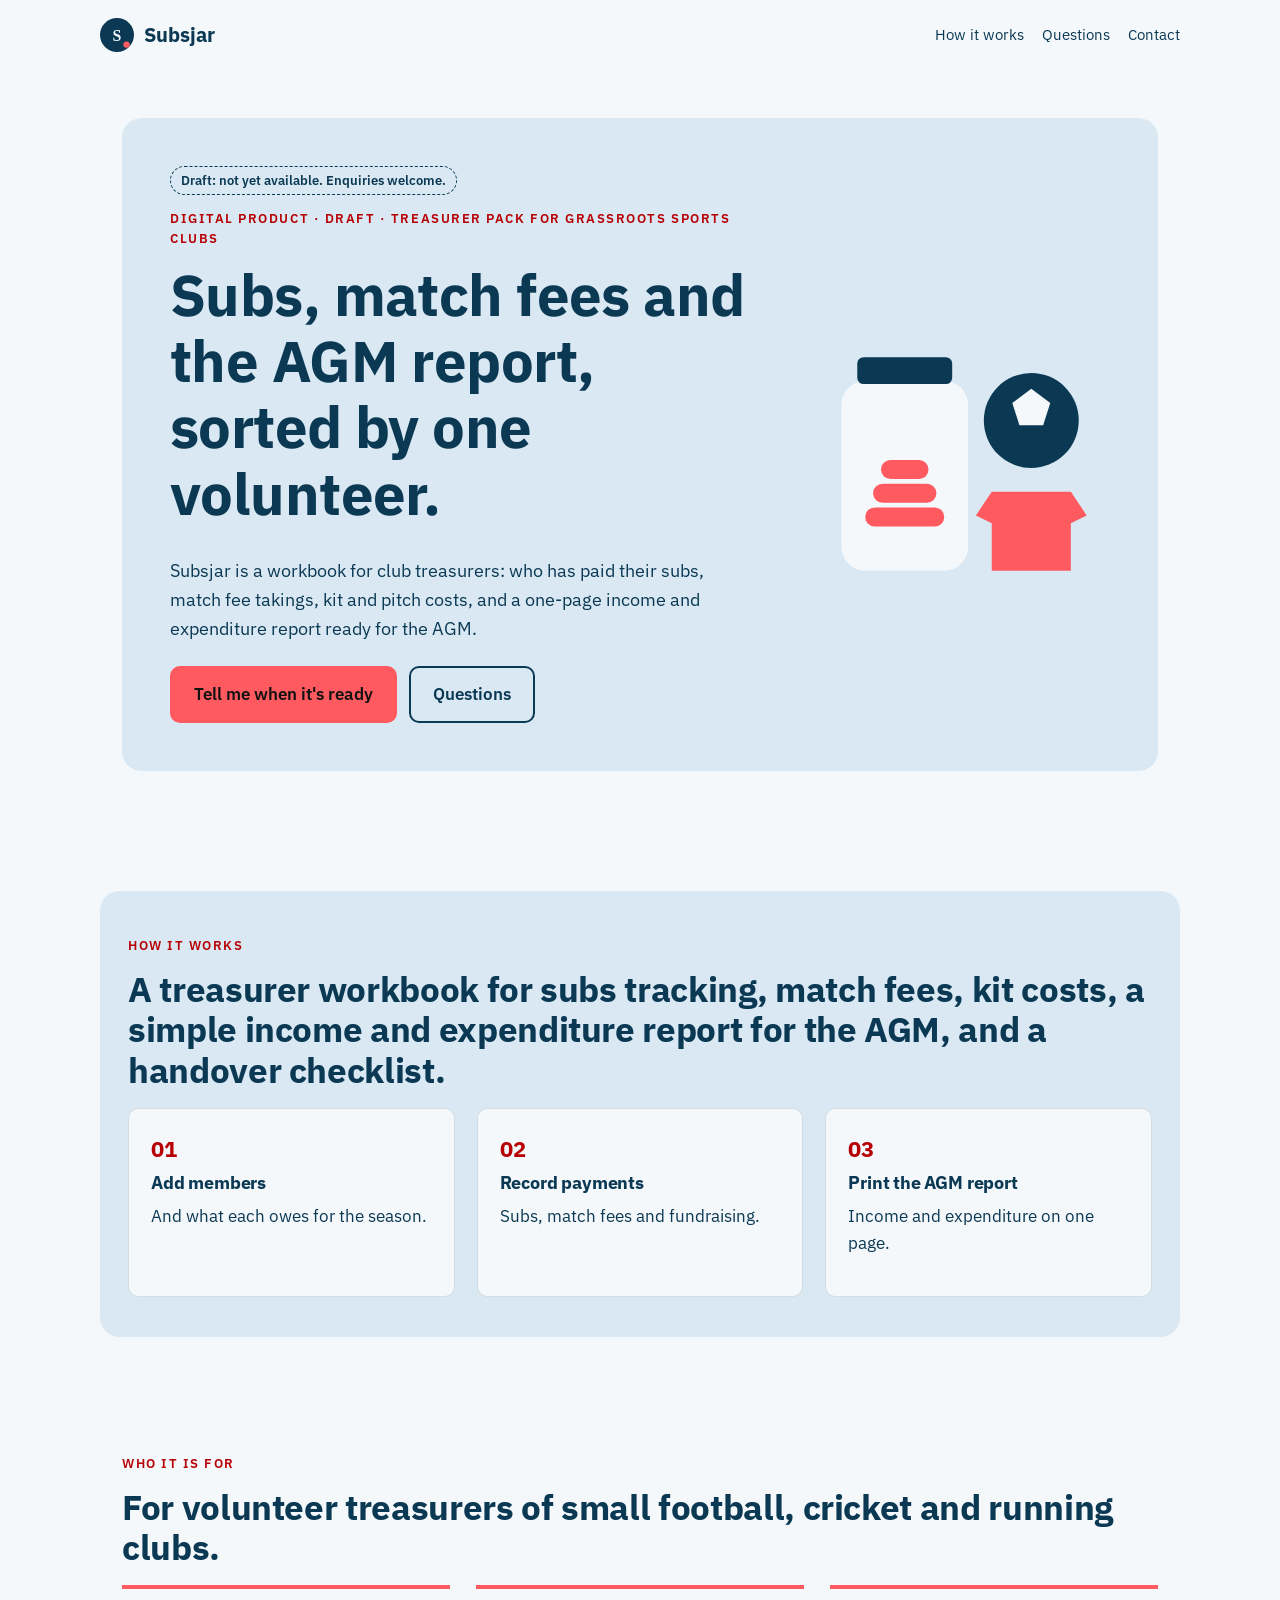
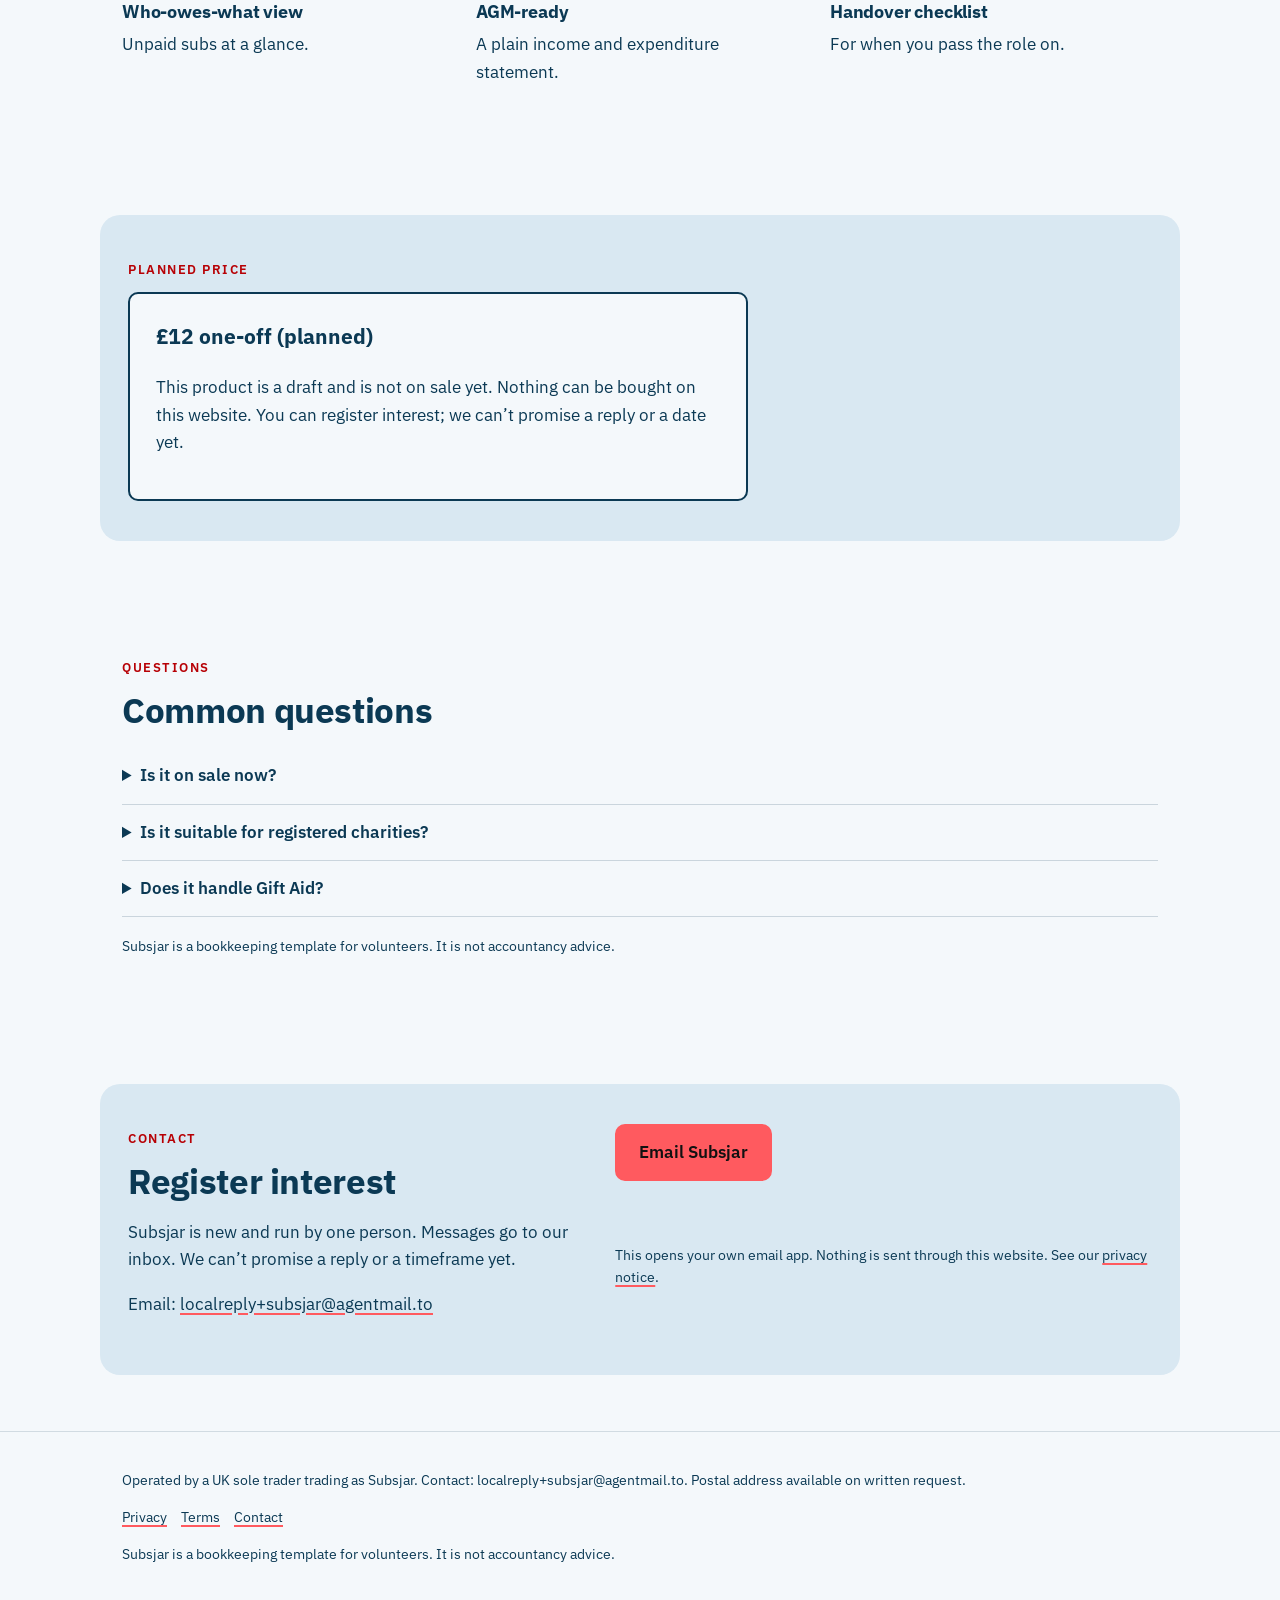
==== commit fa534190: "Move inline margin to stylesheet (CSP-clean, Best Practices)" ====
--- a/index.html
+++ b/index.html
@@ -27,7 +27,7 @@
 <section class="tint" id="how"><div class="wrap"><span class="eyebrow">How it works</span><h2>A treasurer workbook for subs tracking, match fees, kit costs, a simple income and expenditure report for the AGM, and a handover checklist.</h2><div class="steps"><div class="step"><h3>Add members</h3><p>And what each owes for the season.</p></div><div class="step"><h3>Record payments</h3><p>Subs, match fees and fundraising.</p></div><div class="step"><h3>Print the AGM report</h3><p>Income and expenditure on one page.</p></div></div></div></section>
 <section><div class="wrap"><span class="eyebrow">Who it is for</span><h2>For volunteer treasurers of small football, cricket and running clubs.</h2><div class="points"><div class="point"><h3>Who-owes-what view</h3><p>Unpaid subs at a glance.</p></div><div class="point"><h3>AGM-ready</h3><p>A plain income and expenditure statement.</p></div><div class="point"><h3>Handover checklist</h3><p>For when you pass the role on.</p></div></div></div></section>
 <section class="tint" id="price"><div class="wrap"><span class="eyebrow">Planned price</span><div class="pricebox"><p class="price">£12 one-off (planned)</p><p>This product is a draft and is not on sale yet. Nothing can be bought on this website. You can register interest; we can’t promise a reply or a date yet.</p></div></div></section>
-<section id="faq"><div class="wrap"><span class="eyebrow">Questions</span><h2>Common questions</h2><details><summary>Is it on sale now?</summary><p>Not yet. Subsjar is a draft product. Ask to hear when it&#x27;s ready.</p></details><details><summary>Is it suitable for registered charities?</summary><p>Charities have extra reporting rules. Check the Charity Commission&#x27;s guidance.</p></details><details><summary>Does it handle Gift Aid?</summary><p>No.</p></details><p class="fine" style="margin-top:18px">Subsjar is a bookkeeping template for volunteers. It is not accountancy advice.</p></div></section>
+<section id="faq"><div class="wrap"><span class="eyebrow">Questions</span><h2>Common questions</h2><details><summary>Is it on sale now?</summary><p>Not yet. Subsjar is a draft product. Ask to hear when it&#x27;s ready.</p></details><details><summary>Is it suitable for registered charities?</summary><p>Charities have extra reporting rules. Check the Charity Commission&#x27;s guidance.</p></details><details><summary>Does it handle Gift Aid?</summary><p>No.</p></details><p class="fine fine-gap">Subsjar is a bookkeeping template for volunteers. It is not accountancy advice.</p></div></section>
 <section class="tint" id="contact"><div class="wrap contact-grid"><div><span class="eyebrow">Contact</span><h2>Register interest</h2><p>Subsjar is new and run by one person. Messages go to our inbox. We can’t promise a reply or a timeframe yet.</p><p>Email: <a href="mailto:localreply+subsjar@agentmail.to">localreply+subsjar@agentmail.to</a></p></div><div class="form contact-mail"><p><a class="btn" href="mailto:localreply+subsjar@agentmail.to?subject=%5BSubsjar%5D%20Enquiry" data-cta="enquire">Email Subsjar</a></p><p class="hint">This opens your own email app. Nothing is sent through this website. See our <a href="privacy.html">privacy notice</a>.</p></div></div></section>
 </main><footer><div class="wrap"><p>Operated by a UK sole trader trading as Subsjar. Contact: localreply+subsjar@agentmail.to. Postal address available on written request.</p>
 <p><a href="privacy.html">Privacy</a><a href="terms.html">Terms</a><a href="./#contact">Contact</a></p>
--- a/assets/site.css
+++ b/assets/site.css
@@ -33,3 +33,5 @@
 .check h3{margin-top:18px}.check label{display:flex;gap:10px;align-items:flex-start;padding:6px 0}.check input{width:20px;height:20px;accent-color:var(--acc)}
 .legal{max-width:760px}.legal h2{font-size:1.3rem;margin-top:1.6em}
 .hero .wrap>.inner{background:var(--soft);border-radius:calc(var(--r)*2);padding:48px;display:grid;grid-template-columns:1.3fr .7fr;gap:36px;align-items:center}@media(max-width:800px){.hero .wrap>.inner{grid-template-columns:1fr;padding:28px}}.tint{background:transparent}.tint .wrap{background:var(--soft);border-radius:calc(var(--r)*2);padding:40px 28px}
+
+.fine.fine-gap{margin-top:18px}
